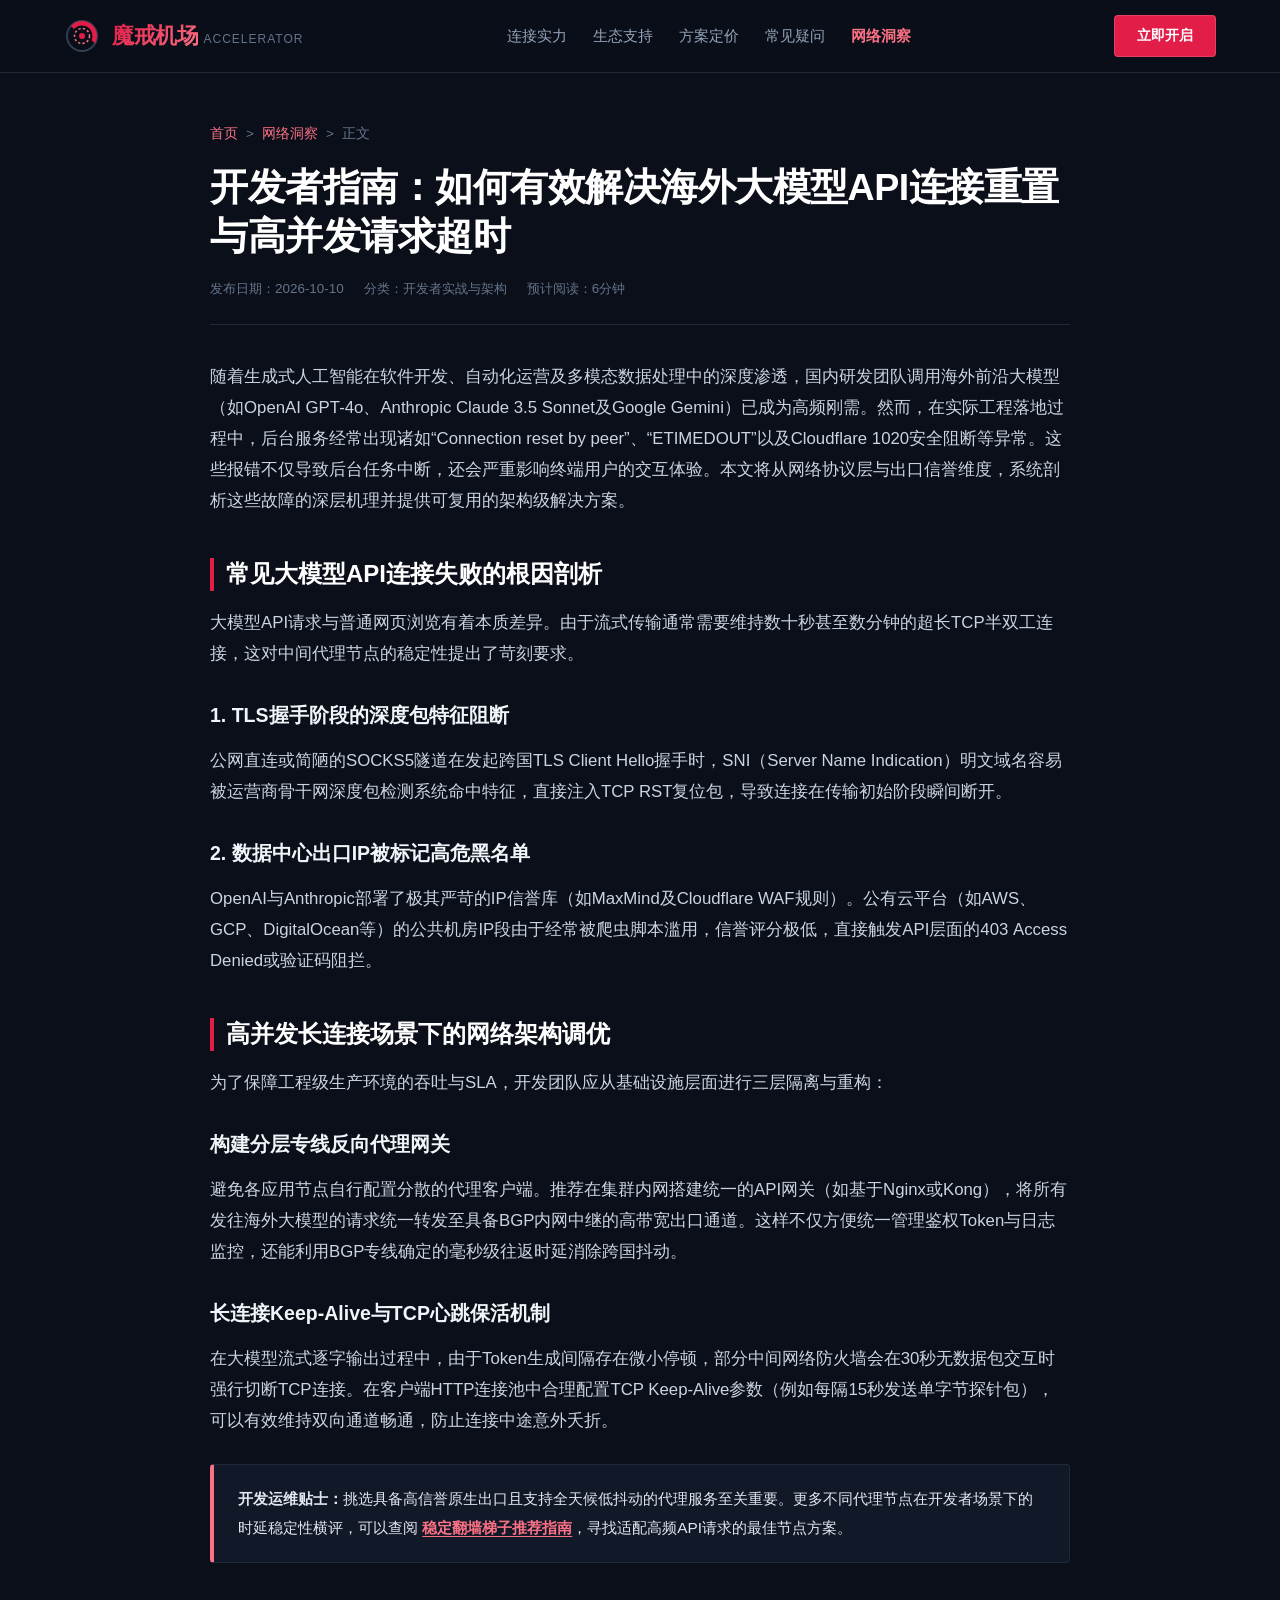
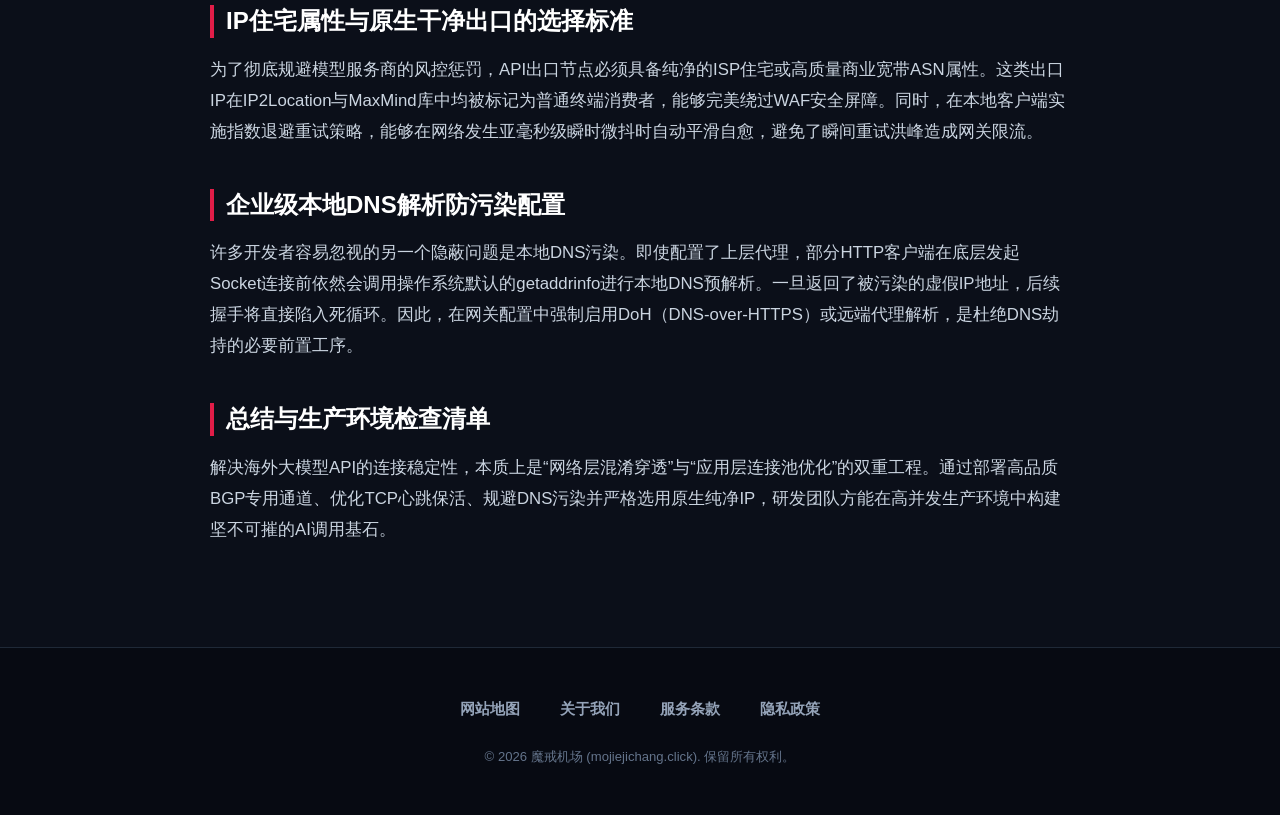
==== ai-api-gateway-acceleration.html @ b6b55042 "Deploy landing page and SEO optimizations for mojiejichang.click" ====
<!DOCTYPE html>
<html lang="zh-CN">
<head>
  <meta charset="UTF-8">
  <meta name="viewport" content="width=device-width, initial-scale=1.0">
  <title>开发者指南：如何有效解决海外大模型API连接重置与高并发请求超时 - 网络洞察</title>
  <meta name="description" content="深入分析开发人员调用OpenAI、Anthropic及Google Gemini API时遇到的ECONNRESET、TLS握手超时及IP信誉拦截问题。探讨专线网关路由与长连接连接池的最佳实践。">
  <link rel="stylesheet" href="style.css">
</head>
<body>

  <!-- 顶部导航 -->
  <header class="site-header">
    <div class="container">
      <nav class="nav-wrap">
        <a href="index.html" class="logo-group">
          <svg class="logo-ring-svg" viewBox="0 0 48 48" fill="none" xmlns="http://www.w3.org/2000/svg">
            <circle cx="24" cy="24" r="20" stroke="#334155" stroke-width="2.5"/>
            <path d="M24 4C35.0457 4 44 12.9543 44 24C44 27.5 43.1 30.8 41.5 33.6L36.8 29.5C37.6 27.8 38 25.9 38 24C38 16.268 31.732 10 24 10C19.8 10 16 11.8 13.4 14.8L9.2 10.6C12.9 6.5 18.1 4 24 4Z" fill="#E11D48"/>
            <circle cx="24" cy="24" r="10" stroke="#FB7185" stroke-width="2" stroke-dasharray="3 3"/>
            <circle cx="24" cy="24" r="4" fill="#E11D48"/>
          </svg>
          <div>
            <span class="logo-text">魔戒机场</span>
            <span class="logo-sub">ACCELERATOR</span>
          </div>
        </a>

        <ul class="nav-links">
          <li><a href="index.html#features">连接实力</a></li>
          <li><a href="index.html#ecosystem">生态支持</a></li>
          <li><a href="index.html#pricing">方案定价</a></li>
          <li><a href="index.html#faq">常见疑问</a></li>
          <li><a href="insights.html" class="active">网络洞察</a></li>
        </ul>

        <a href="https://ww012.twilightaff.com/#/?code=A56DH1Af" target="_blank" rel="nofollow" class="header-cta-btn">
          立即开启
        </a>
      </nav>
    </div>
  </header>

  <!-- 文章正文区域 -->
  <main class="container">
    <article class="article-page-wrap">
      <div class="article-header">
        <div class="breadcrumb-trail">
          <a href="index.html">首页</a> &gt; <a href="insights.html">网络洞察</a> &gt; <span>正文</span>
        </div>
        <h1 class="article-main-title">开发者指南：如何有效解决海外大模型API连接重置与高并发请求超时</h1>
        <div class="article-meta-bar">
          <span>发布日期：2026-10-10</span>
          <span>分类：开发者实战与架构</span>
          <span>预计阅读：6分钟</span>
        </div>
      </div>

      <div class="article-body">
        <p>
          随着生成式人工智能在软件开发、自动化运营及多模态数据处理中的深度渗透，国内研发团队调用海外前沿大模型（如OpenAI GPT-4o、Anthropic Claude 3.5 Sonnet及Google Gemini）已成为高频刚需。然而，在实际工程落地过程中，后台服务经常出现诸如“Connection reset by peer”、“ETIMEDOUT”以及Cloudflare 1020安全阻断等异常。这些报错不仅导致后台任务中断，还会严重影响终端用户的交互体验。本文将从网络协议层与出口信誉维度，系统剖析这些故障的深层机理并提供可复用的架构级解决方案。
        </p>

        <h2>常见大模型API连接失败的根因剖析</h2>
        <p>
          大模型API请求与普通网页浏览有着本质差异。由于流式传输通常需要维持数十秒甚至数分钟的超长TCP半双工连接，这对中间代理节点的稳定性提出了苛刻要求。
        </p>

        <h3>1. TLS握手阶段的深度包特征阻断</h3>
        <p>
          公网直连或简陋的SOCKS5隧道在发起跨国TLS Client Hello握手时，SNI（Server Name Indication）明文域名容易被运营商骨干网深度包检测系统命中特征，直接注入TCP RST复位包，导致连接在传输初始阶段瞬间断开。
        </p>

        <h3>2. 数据中心出口IP被标记高危黑名单</h3>
        <p>
          OpenAI与Anthropic部署了极其严苛的IP信誉库（如MaxMind及Cloudflare WAF规则）。公有云平台（如AWS、GCP、DigitalOcean等）的公共机房IP段由于经常被爬虫脚本滥用，信誉评分极低，直接触发API层面的403 Access Denied或验证码阻拦。
        </p>

        <h2>高并发长连接场景下的网络架构调优</h2>
        <p>
          为了保障工程级生产环境的吞吐与SLA，开发团队应从基础设施层面进行三层隔离与重构：
        </p>

        <h3>构建分层专线反向代理网关</h3>
        <p>
          避免各应用节点自行配置分散的代理客户端。推荐在集群内网搭建统一的API网关（如基于Nginx或Kong），将所有发往海外大模型的请求统一转发至具备BGP内网中继的高带宽出口通道。这样不仅方便统一管理鉴权Token与日志监控，还能利用BGP专线确定的毫秒级往返时延消除跨国抖动。
        </p>

        <h3>长连接Keep-Alive与TCP心跳保活机制</h3>
        <p>
          在大模型流式逐字输出过程中，由于Token生成间隔存在微小停顿，部分中间网络防火墙会在30秒无数据包交互时强行切断TCP连接。在客户端HTTP连接池中合理配置TCP Keep-Alive参数（例如每隔15秒发送单字节探针包），可以有效维持双向通道畅通，防止连接中途意外夭折。
        </p>

        <div class="article-callout">
          <strong>开发运维贴士：</strong>挑选具备高信誉原生出口且支持全天候低抖动的代理服务至关重要。更多不同代理节点在开发者场景下的时延稳定性横评，可以查阅 <a href="https://tizilab.net/" target="_blank">稳定翻墙梯子推荐指南</a>，寻找适配高频API请求的最佳节点方案。
        </div>

        <h2>IP住宅属性与原生干净出口的选择标准</h2>
        <p>
          为了彻底规避模型服务商的风控惩罚，API出口节点必须具备纯净的ISP住宅或高质量商业宽带ASN属性。这类出口IP在IP2Location与MaxMind库中均被标记为普通终端消费者，能够完美绕过WAF安全屏障。同时，在本地客户端实施指数退避重试策略，能够在网络发生亚毫秒级瞬时微抖时自动平滑自愈，避免了瞬间重试洪峰造成网关限流。
        </p>

        <h2>企业级本地DNS解析防污染配置</h2>
        <p>
          许多开发者容易忽视的另一个隐蔽问题是本地DNS污染。即使配置了上层代理，部分HTTP客户端在底层发起Socket连接前依然会调用操作系统默认的getaddrinfo进行本地DNS预解析。一旦返回了被污染的虚假IP地址，后续握手将直接陷入死循环。因此，在网关配置中强制启用DoH（DNS-over-HTTPS）或远端代理解析，是杜绝DNS劫持的必要前置工序。
        </p>

        <h2>总结与生产环境检查清单</h2>
        <p>
          解决海外大模型API的连接稳定性，本质上是“网络层混淆穿透”与“应用层连接池优化”的双重工程。通过部署高品质BGP专用通道、优化TCP心跳保活、规避DNS污染并严格选用原生纯净IP，研发团队方能在高并发生产环境中构建坚不可摧的AI调用基石。
        </p>
      </div>


    </article>
  </main>

  <!-- 页脚 -->
  <footer class="site-footer">
    <div class="container">
      <ul class="footer-nav">
        <li><a href="sitemap.html">网站地图</a></li>
        <li><a href="about.html">关于我们</a></li>
        <li><a href="terms.html">服务条款</a></li>
        <li><a href="privacy.html">隐私政策</a></li>
      </ul>
      <p class="footer-copy">© 2026 魔戒机场 (mojiejichang.click). 保留所有权利。</p>
    </div>
  </footer>

</body>
</html>
---- style.css ----
/* ==========================================================================
   mojiejichang.click - Kinetic Razor Ring Theme
   High-performance Native CSS (< 20KB, Zero external dependencies)
   ========================================================================== */

:root {
  --bg-main: #0b0f19;
  --bg-card: #111827;
  --bg-card-hover: #162238;
  --bg-surface: #1e293b;
  --accent-crimson: #e11d48;
  --accent-coral: #fb7185;
  --accent-glow: rgba(225, 29, 72, 0.25);
  --text-main: #f8fafc;
  --text-muted: #94a3b8;
  --text-dim: #64748b;
  --border-line: #1f2937;
  --border-active: #e11d48;
  --ring-gradient: linear-gradient(135deg, #e11d48 0%, #fb7185 100%);
  --font-stack: -apple-system, BlinkMacSystemFont, "Segoe UI", Roboto, "PingFang SC", "Hiragino Sans GB", "Microsoft YaHei", sans-serif;
}

*, *::before, *::after {
  box-sizing: border-box;
  margin: 0;
  padding: 0;
}

html {
  scroll-behavior: smooth;
  font-size: 16px;
  background-color: var(--bg-main);
}

body {
  font-family: var(--font-stack);
  background-color: var(--bg-main);
  color: var(--text-main);
  line-height: 1.6;
  -webkit-font-smoothing: antialiased;
  -moz-osx-font-smoothing: grayscale;
  overflow-x: hidden;
}

/* Hyperlinks base rule: Accent color, same before and after visit */
a, a:visited {
  color: var(--accent-coral);
  text-decoration: none;
  transition: color 0.15s ease, border-color 0.15s ease;
}

a:hover {
  color: #ffffff;
}

img, svg {
  display: block;
}

.container {
  width: 100%;
  max-width: 1200px;
  margin: 0 auto;
  padding: 0 24px;
}

/* ----------------- Header & Nav ----------------- */
.site-header {
  position: sticky;
  top: 0;
  z-index: 100;
  background: rgba(11, 15, 25, 0.95);
  border-bottom: 1px solid var(--border-line);
}

.nav-wrap {
  display: flex;
  align-items: center;
  justify-content: space-between;
  height: 72px;
}

.logo-group, .logo-group:visited {
  display: flex;
  align-items: center;
  gap: 12px;
  font-size: 1.35rem;
  font-weight: 800;
  letter-spacing: -0.5px;
  color: #fff;
}

.logo-ring-svg {
  width: 36px;
  height: 36px;
}

.logo-text {
  background: var(--ring-gradient);
  -webkit-background-clip: text;
  -webkit-text-fill-color: transparent;
  font-weight: 900;
}

.logo-sub {
  font-size: 0.75rem;
  color: var(--text-dim);
  font-weight: 500;
  text-transform: uppercase;
  letter-spacing: 1px;
}

.nav-links {
  display: flex;
  align-items: center;
  gap: 26px;
  list-style: none;
}

.nav-links a, .nav-links a:visited {
  color: var(--text-muted);
  font-size: 0.95rem;
  font-weight: 500;
  transition: color 0.15s ease;
}

.nav-links a:hover {
  color: var(--accent-coral);
}

.nav-links a.active {
  color: var(--accent-coral);
  font-weight: 700;
}

.header-cta-btn, .header-cta-btn:visited {
  display: inline-flex;
  align-items: center;
  justify-content: center;
  height: 42px;
  padding: 0 22px;
  font-size: 0.9rem;
  font-weight: 700;
  color: #fff;
  background: var(--accent-crimson);
  border-radius: 4px;
  border: 1px solid rgba(255, 255, 255, 0.15);
  transition: all 0.2s ease;
}

.header-cta-btn:hover {
  background: #f43f5e;
  color: #fff;
  box-shadow: 0 0 16px var(--accent-glow);
}

/* ----------------- Hero Section ----------------- */
.hero-section {
  padding: 70px 0 60px;
  position: relative;
  border-bottom: 1px solid var(--border-line);
  background: radial-gradient(circle at 80% 20%, rgba(225, 29, 72, 0.08) 0%, transparent 60%);
}

.hero-grid {
  display: grid;
  grid-template-columns: 1.15fr 0.85fr;
  gap: 48px;
  align-items: center;
}

.hero-pill {
  display: inline-flex;
  align-items: center;
  gap: 8px;
  padding: 6px 14px;
  background: rgba(225, 29, 72, 0.12);
  border: 1px solid rgba(225, 29, 72, 0.35);
  border-radius: 999px;
  font-size: 0.82rem;
  font-weight: 700;
  color: var(--accent-coral);
  margin-bottom: 20px;
}

.pill-dot {
  width: 8px;
  height: 8px;
  border-radius: 50%;
  background: #10b981;
  box-shadow: 0 0 8px #10b981;
}

.hero-title {
  font-size: 2.85rem;
  line-height: 1.18;
  font-weight: 900;
  letter-spacing: -1px;
  margin-bottom: 20px;
}

.hero-title .highlight {
  color: var(--accent-coral);
}

.hero-subtitle {
  font-size: 1.12rem;
  line-height: 1.7;
  color: var(--text-muted);
  margin-bottom: 34px;
  max-width: 580px;
}

.hero-cta-group {
  display: flex;
  align-items: center;
  flex-wrap: wrap;
  gap: 16px;
  margin-bottom: 30px;
}

.btn-primary, .btn-primary:visited {
  display: inline-flex;
  align-items: center;
  justify-content: center;
  height: 50px;
  padding: 0 28px;
  font-size: 1rem;
  font-weight: 700;
  color: #fff;
  background: var(--accent-crimson);
  border: 1px solid rgba(255, 255, 255, 0.2);
  border-radius: 4px;
  transition: all 0.2s ease;
}

.btn-primary:hover {
  background: #f43f5e;
  color: #fff;
  box-shadow: 0 0 20px var(--accent-glow);
  transform: translateY(-1px);
}

.btn-secondary, .btn-secondary:visited {
  display: inline-flex;
  align-items: center;
  justify-content: center;
  height: 50px;
  padding: 0 24px;
  font-size: 0.98rem;
  font-weight: 700;
  color: #f1f5f9;
  background: #1f2937;
  border: 1px solid #374151;
  border-radius: 4px;
  transition: all 0.2s ease;
}

.btn-secondary:hover {
  background: #374151;
  color: #fff;
  border-color: #4b5563;
  transform: translateY(-1px);
}

.hero-meta-badges {
  display: flex;
  gap: 20px;
  font-size: 0.85rem;
  color: var(--text-dim);
}

.meta-item {
  display: flex;
  align-items: center;
  gap: 6px;
}

/* Hero Right Gauge Display */
.hero-gauge-box {
  background: var(--bg-card);
  border: 1px solid var(--border-line);
  border-radius: 6px;
  padding: 32px;
  position: relative;
  box-shadow: 6px 6px 0px #030712;
}

.gauge-header {
  display: flex;
  justify-content: space-between;
  align-items: center;
  margin-bottom: 24px;
  padding-bottom: 16px;
  border-bottom: 1px solid var(--border-line);
}

.gauge-title {
  font-size: 0.88rem;
  font-weight: 700;
  text-transform: uppercase;
  color: var(--accent-coral);
  letter-spacing: 0.5px;
}

.gauge-live {
  display: flex;
  align-items: center;
  gap: 6px;
  font-size: 0.78rem;
  color: #10b981;
  font-weight: 700;
}

.gauge-live-dot {
  width: 6px;
  height: 6px;
  background: #10b981;
  border-radius: 50%;
}

.gauge-stat-grid {
  display: grid;
  grid-template-columns: 1fr 1fr;
  gap: 16px;
  margin-bottom: 24px;
}

.gauge-stat-card {
  background: var(--bg-surface);
  border: 1px solid #334155;
  border-radius: 4px;
  padding: 16px;
}

.stat-label {
  font-size: 0.78rem;
  color: var(--text-muted);
  margin-bottom: 4px;
}

.stat-val {
  font-size: 1.55rem;
  font-weight: 900;
  color: #fff;
  letter-spacing: -0.5px;
}

.stat-val.crimson {
  color: var(--accent-coral);
}

.gauge-ring-banner {
  display: flex;
  align-items: center;
  gap: 12px;
  padding: 14px;
  background: rgba(225, 29, 72, 0.08);
  border: 1px dashed rgba(225, 29, 72, 0.4);
  border-radius: 4px;
  font-size: 0.82rem;
  color: var(--text-muted);
}

.gauge-ring-banner strong {
  color: #fff;
}

/* ----------------- Section Header ----------------- */
.section-wrap {
  padding: 80px 0;
  border-bottom: 1px solid var(--border-line);
}

.section-head {
  text-align: center;
  max-width: 720px;
  margin: 0 auto 52px;
}

.section-tag {
  display: inline-block;
  font-size: 0.8rem;
  font-weight: 800;
  color: var(--accent-coral);
  letter-spacing: 1.5px;
  text-transform: uppercase;
  margin-bottom: 10px;
}

.section-title {
  font-size: 2.2rem;
  font-weight: 900;
  letter-spacing: -0.5px;
  margin-bottom: 14px;
}

.section-sub {
  font-size: 1.02rem;
  color: var(--text-muted);
  line-height: 1.7;
}

/* ----------------- Core Advantages (3 Cards) ----------------- */
.feature-grid-3 {
  display: grid;
  grid-template-columns: repeat(3, 1fr);
  gap: 28px;
}

.feature-card {
  background: var(--bg-card);
  border: 1px solid var(--border-line);
  border-radius: 4px;
  padding: 32px 26px;
  position: relative;
  transition: all 0.2s ease;
  box-shadow: 4px 4px 0px #030712;
}

.feature-card:hover {
  border-color: var(--border-active);
  transform: translateY(-2px);
  box-shadow: 6px 6px 0px rgba(225, 29, 72, 0.35);
}

.feature-icon-box {
  width: 52px;
  height: 52px;
  border-radius: 4px;
  background: rgba(225, 29, 72, 0.12);
  border: 1px solid rgba(225, 29, 72, 0.3);
  display: flex;
  align-items: center;
  justify-content: center;
  margin-bottom: 22px;
}

.feature-card-title {
  font-size: 1.22rem;
  font-weight: 800;
  margin-bottom: 12px;
}

.feature-card-desc {
  font-size: 0.92rem;
  color: var(--text-muted);
  line-height: 1.7;
  margin-bottom: 20px;
}

.feature-card-tag {
  font-size: 0.78rem;
  font-weight: 700;
  color: var(--accent-coral);
  background: rgba(225, 29, 72, 0.08);
  padding: 4px 10px;
  border-radius: 2px;
  display: inline-block;
}

/* ----------------- AI & Streaming Cards (3 Cards) ----------------- */
.ecosystem-grid-3 {
  display: grid;
  grid-template-columns: repeat(3, 1fr);
  gap: 28px;
}

.eco-card {
  background: var(--bg-card);
  border: 1px solid var(--border-line);
  border-radius: 4px;
  padding: 30px;
  display: flex;
  flex-direction: column;
  justify-content: space-between;
  box-shadow: 4px 4px 0px #030712;
}

.eco-top {
  margin-bottom: 22px;
}

.eco-badge-row {
  display: flex;
  align-items: center;
  justify-content: space-between;
  margin-bottom: 18px;
}

.eco-badge {
  font-size: 0.75rem;
  font-weight: 800;
  color: #38bdf8;
  background: rgba(56, 189, 248, 0.12);
  border: 1px solid rgba(56, 189, 248, 0.25);
  padding: 3px 8px;
  border-radius: 3px;
}

.eco-speed {
  font-size: 0.8rem;
  font-weight: 700;
  color: #10b981;
}

.eco-title {
  font-size: 1.25rem;
  font-weight: 800;
  margin-bottom: 10px;
}

.eco-desc {
  font-size: 0.9rem;
  color: var(--text-muted);
  line-height: 1.65;
}

.eco-pill-list {
  display: flex;
  flex-wrap: wrap;
  gap: 8px;
  padding-top: 16px;
  border-top: 1px solid var(--border-line);
}

.eco-pill {
  font-size: 0.78rem;
  background: var(--bg-surface);
  color: var(--text-main);
  padding: 4px 10px;
  border-radius: 2px;
  border: 1px solid #334155;
}

/* ----------------- Pricing Table (3 Tiers) ----------------- */
.pricing-grid-3 {
  display: grid;
  grid-template-columns: repeat(3, 1fr);
  gap: 28px;
  align-items: stretch;
}

.pricing-card {
  background: var(--bg-card);
  border: 1px solid var(--border-line);
  border-radius: 4px;
  padding: 36px 30px;
  display: flex;
  flex-direction: column;
  justify-content: space-between;
  position: relative;
  box-shadow: 4px 4px 0px #030712;
}

.pricing-card.featured {
  border: 2px solid var(--accent-crimson);
  background: linear-gradient(180deg, rgba(225, 29, 72, 0.08) 0%, var(--bg-card) 40%);
  transform: translateY(-8px);
  box-shadow: 8px 8px 0px #030712;
}

.pricing-ribbon {
  position: absolute;
  top: -13px;
  right: 24px;
  background: var(--accent-crimson);
  color: #fff;
  font-size: 0.75rem;
  font-weight: 800;
  padding: 4px 12px;
  border-radius: 2px;
  text-transform: uppercase;
  letter-spacing: 0.5px;
}

.pricing-header {
  margin-bottom: 24px;
}

.pricing-plan-name {
  font-size: 1.3rem;
  font-weight: 800;
  margin-bottom: 6px;
}

.pricing-plan-sub {
  font-size: 0.85rem;
  color: var(--text-dim);
}

.pricing-price-wrap {
  display: flex;
  align-items: baseline;
  gap: 4px;
  margin: 20px 0 24px;
  padding-bottom: 20px;
  border-bottom: 1px solid var(--border-line);
}

.price-symbol {
  font-size: 1.2rem;
  font-weight: 700;
  color: var(--accent-coral);
}

.price-number {
  font-size: 2.8rem;
  font-weight: 900;
  line-height: 1;
  color: #fff;
}

.price-period {
  font-size: 0.88rem;
  color: var(--text-dim);
}

.pricing-features-list {
  list-style: none;
  margin-bottom: 32px;
  display: flex;
  flex-direction: column;
  gap: 12px;
}

.pricing-item {
  display: flex;
  align-items: center;
  gap: 10px;
  font-size: 0.9rem;
  color: var(--text-muted);
}

.pricing-item .item-dot {
  width: 6px;
  height: 6px;
  border-radius: 50%;
  background: var(--accent-crimson);
  flex-shrink: 0;
}

.pricing-btn, .pricing-btn:visited {
  display: flex;
  align-items: center;
  justify-content: center;
  width: 100%;
  height: 48px;
  font-size: 0.95rem;
  font-weight: 700;
  border-radius: 4px;
  transition: all 0.2s ease;
  border: 1px solid transparent;
}

.pricing-btn-primary, .pricing-btn-primary:visited {
  background: var(--accent-crimson);
  color: #fff;
}

.pricing-btn-primary:hover {
  background: #f43f5e;
  color: #fff;
  box-shadow: 0 0 16px var(--accent-glow);
}

.pricing-btn-outline, .pricing-btn-outline:visited {
  background: transparent;
  color: #fff;
  border-color: #374151;
}

.pricing-btn-outline:hover {
  background: #1f2937;
  color: #fff;
  border-color: #4b5563;
}

/* ----------------- FAQ Section (4 items) ----------------- */
.faq-grid {
  display: grid;
  grid-template-columns: 1fr;
  gap: 16px;
  max-width: 820px;
  margin: 0 auto;
}

.faq-item {
  background: var(--bg-card);
  border: 1px solid var(--border-line);
  border-radius: 4px;
  padding: 24px;
  box-shadow: 3px 3px 0px #030712;
}

.faq-q {
  font-size: 1.1rem;
  font-weight: 800;
  color: #fff;
  margin-bottom: 12px;
  display: flex;
  align-items: center;
  gap: 10px;
}

.faq-q-badge {
  font-size: 0.78rem;
  color: var(--accent-coral);
  background: rgba(225, 29, 72, 0.15);
  padding: 2px 8px;
  border-radius: 2px;
  font-weight: 900;
}

.faq-a {
  font-size: 0.92rem;
  color: var(--text-muted);
  line-height: 1.7;
  padding-left: 36px;
}

/* ----------------- Testimonials (3 cards) ----------------- */
.testimonial-grid-3 {
  display: grid;
  grid-template-columns: repeat(3, 1fr);
  gap: 28px;
}

.test-card {
  background: var(--bg-card);
  border: 1px solid var(--border-line);
  border-radius: 4px;
  padding: 28px;
  display: flex;
  flex-direction: column;
  justify-content: space-between;
  box-shadow: 4px 4px 0px #030712;
}

.test-quote {
  font-size: 0.94rem;
  line-height: 1.7;
  color: #cbd5e1;
  margin-bottom: 24px;
}

.test-author-box {
  display: flex;
  align-items: center;
  gap: 12px;
  padding-top: 18px;
  border-top: 1px solid var(--border-line);
}

.test-avatar-ring {
  width: 42px;
  height: 42px;
  border-radius: 50%;
  border: 2px solid var(--accent-crimson);
  display: flex;
  align-items: center;
  justify-content: center;
  background: var(--bg-surface);
  font-weight: 800;
  font-size: 0.85rem;
  color: var(--accent-coral);
  flex-shrink: 0;
}

.test-author-info {
  display: flex;
  flex-direction: column;
}

.test-name {
  font-size: 0.92rem;
  font-weight: 700;
  color: #fff;
}

.test-role {
  font-size: 0.78rem;
  color: var(--text-dim);
}

/* ----------------- Footer ----------------- */
.site-footer {
  padding: 48px 0;
  background: #070a12;
  border-top: 1px solid var(--border-line);
  text-align: center;
}

.footer-nav {
  display: flex;
  align-items: center;
  justify-content: center;
  gap: 40px;
  list-style: none;
  margin-bottom: 24px;
}

.footer-nav a, .footer-nav a:visited {
  color: var(--text-muted);
  font-size: 0.95rem;
  font-weight: 600;
  transition: color 0.15s ease;
}

.footer-nav a:hover {
  color: var(--accent-coral);
}

.footer-copy {
  font-size: 0.82rem;
  color: var(--text-dim);
}

/* ----------------- Hub & Articles Listing Layout ----------------- */
.hub-intro-box {
  background: var(--bg-card);
  border: 1px solid var(--border-line);
  border-left: 4px solid var(--accent-crimson);
  padding: 24px 28px;
  margin-bottom: 40px;
  box-shadow: 4px 4px 0px #030712;
}

.hub-intro-box p {
  color: var(--text-muted);
  font-size: 1rem;
  line-height: 1.7;
}

.articles-grid {
  display: grid;
  grid-template-columns: repeat(2, 1fr);
  gap: 28px;
  margin-bottom: 60px;
}

.article-summary-card {
  background: var(--bg-card);
  border: 1px solid var(--border-line);
  border-radius: 4px;
  padding: 28px;
  display: flex;
  flex-direction: column;
  justify-content: space-between;
  box-shadow: 4px 4px 0px #030712;
  transition: all 0.2s ease;
}

.article-summary-card:hover {
  border-color: var(--accent-crimson);
  transform: translateY(-2px);
  box-shadow: 6px 6px 0px rgba(225, 29, 72, 0.25);
}

.article-card-meta {
  display: flex;
  align-items: center;
  gap: 12px;
  font-size: 0.78rem;
  color: var(--accent-coral);
  margin-bottom: 12px;
}

.meta-pill-tag {
  background: rgba(225, 29, 72, 0.12);
  padding: 2px 8px;
  border-radius: 2px;
  font-weight: 700;
}

.article-card-title {
  font-size: 1.25rem;
  font-weight: 800;
  line-height: 1.45;
  margin-bottom: 12px;
}

.article-card-title a, .article-card-title a:visited {
  color: #fff;
  transition: color 0.15s ease;
}

.article-card-title a:hover {
  color: var(--accent-coral);
}

.article-card-excerpt {
  font-size: 0.92rem;
  color: var(--text-muted);
  line-height: 1.7;
  margin-bottom: 20px;
}

.read-more-link, .read-more-link:visited {
  display: inline-flex;
  align-items: center;
  gap: 6px;
  font-size: 0.88rem;
  font-weight: 700;
  color: var(--accent-coral);
}

.read-more-link:hover {
  color: #fff;
}

/* ----------------- Single Article Detail Layout ----------------- */
.article-page-wrap {
  max-width: 860px;
  margin: 0 auto;
  padding: 50px 0 80px;
}

.article-header {
  margin-bottom: 36px;
  padding-bottom: 24px;
  border-bottom: 1px solid var(--border-line);
}

.breadcrumb-trail {
  display: flex;
  align-items: center;
  gap: 8px;
  font-size: 0.85rem;
  color: var(--text-dim);
  margin-bottom: 18px;
}

.breadcrumb-trail a, .breadcrumb-trail a:visited {
  color: var(--accent-coral);
}

.article-main-title {
  font-size: 2.35rem;
  line-height: 1.3;
  font-weight: 900;
  letter-spacing: -0.5px;
  margin-bottom: 18px;
  color: #fff;
}

.article-meta-bar {
  display: flex;
  align-items: center;
  gap: 20px;
  font-size: 0.84rem;
  color: var(--text-dim);
}

.article-meta-bar span {
  display: flex;
  align-items: center;
  gap: 6px;
}

/* Specific Article Body Styling & Hyperlinks */
.article-body {
  color: #cbd5e1;
  font-size: 1.05rem;
  line-height: 1.85;
}

.article-body p {
  margin-bottom: 22px;
}

.article-body h2 {
  font-size: 1.5rem;
  font-weight: 800;
  color: #ffffff;
  margin: 42px 0 16px;
  padding-left: 12px;
  border-left: 4px solid var(--accent-crimson);
  line-height: 1.35;
}

.article-body h3 {
  font-size: 1.22rem;
  font-weight: 700;
  color: #f1f5f9;
  margin: 28px 0 12px;
}

.article-body ul, .article-body ol {
  margin: 16px 0 24px 24px;
}

.article-body li {
  margin-bottom: 10px;
}

/* Hyperlink styling rule inside article body:
   Accent coral/crimson, same before and after visit, distinct from body, never blue/purple */
.article-body a, 
.article-body a:visited {
  color: var(--accent-coral) !important;
  font-weight: 600;
  text-decoration: underline;
  text-underline-offset: 3px;
  transition: all 0.15s ease;
}

.article-body a:hover {
  color: #ffffff !important;
  background: rgba(225, 29, 72, 0.15);
}

.article-callout {
  background: var(--bg-card);
  border: 1px solid var(--border-line);
  border-left: 4px solid var(--accent-coral);
  padding: 20px 24px;
  border-radius: 4px;
  margin: 28px 0;
  font-size: 0.96rem;
  color: #e2e8f0;
}

.article-footer-nav {
  margin-top: 50px;
  padding-top: 24px;
  border-top: 1px solid var(--border-line);
  display: flex;
  justify-content: space-between;
  align-items: center;
}

/* ----------------- Subpage (About, Terms, etc.) Layout ----------------- */
.subpage-wrap {
  padding: 60px 0 90px;
  max-width: 860px;
  margin: 0 auto;
}

.subpage-header {
  margin-bottom: 40px;
  padding-bottom: 24px;
  border-bottom: 1px solid var(--border-line);
}

.subpage-title {
  font-size: 2.3rem;
  font-weight: 900;
  margin-bottom: 12px;
}

.subpage-desc {
  font-size: 1.05rem;
  color: var(--text-muted);
}

.article-content {
  line-height: 1.85;
  color: #cbd5e1;
}

.article-content h2 {
  font-size: 1.45rem;
  font-weight: 800;
  color: #fff;
  margin: 36px 0 16px;
  padding-bottom: 8px;
  border-bottom: 1px solid #1e293b;
}

.article-content h3 {
  font-size: 1.15rem;
  font-weight: 700;
  color: #f1f5f9;
  margin: 24px 0 12px;
}

.article-content p {
  margin-bottom: 16px;
}

.article-content ul {
  margin: 12px 0 20px 24px;
}

.article-content li {
  margin-bottom: 8px;
}

.back-home-link, .back-home-link:visited {
  display: inline-flex;
  align-items: center;
  gap: 8px;
  margin-bottom: 24px;
  color: var(--accent-coral);
  font-size: 0.9rem;
  font-weight: 700;
}

/* ----------------- Mobile Responsive (@media) ----------------- */
@media (max-width: 900px) {
  .hero-grid {
    grid-template-columns: 1fr;
    gap: 40px;
  }
  .feature-grid-3,
  .ecosystem-grid-3,
  .pricing-grid-3,
  .testimonial-grid-3,
  .articles-grid {
    grid-template-columns: 1fr;
  }
  .pricing-card.featured {
    transform: none;
  }
}

@media (max-width: 640px) {
  .container {
    padding: 0 16px;
  }
  .hero-title, .article-main-title {
    font-size: 2rem;
  }
  .hero-cta-group {
    flex-direction: column;
    width: 100%;
  }
  .btn-primary, .btn-secondary {
    width: 100%;
    min-height: 48px;
  }
  .header-cta-btn {
    display: none;
  }
  .nav-links {
    gap: 14px;
    flex-wrap: wrap;
  }
  .nav-links a {
    font-size: 0.82rem;
  }
  .gauge-stat-grid {
    grid-template-columns: 1fr;
  }
  .footer-nav {
    flex-direction: column;
    gap: 16px;
  }
}
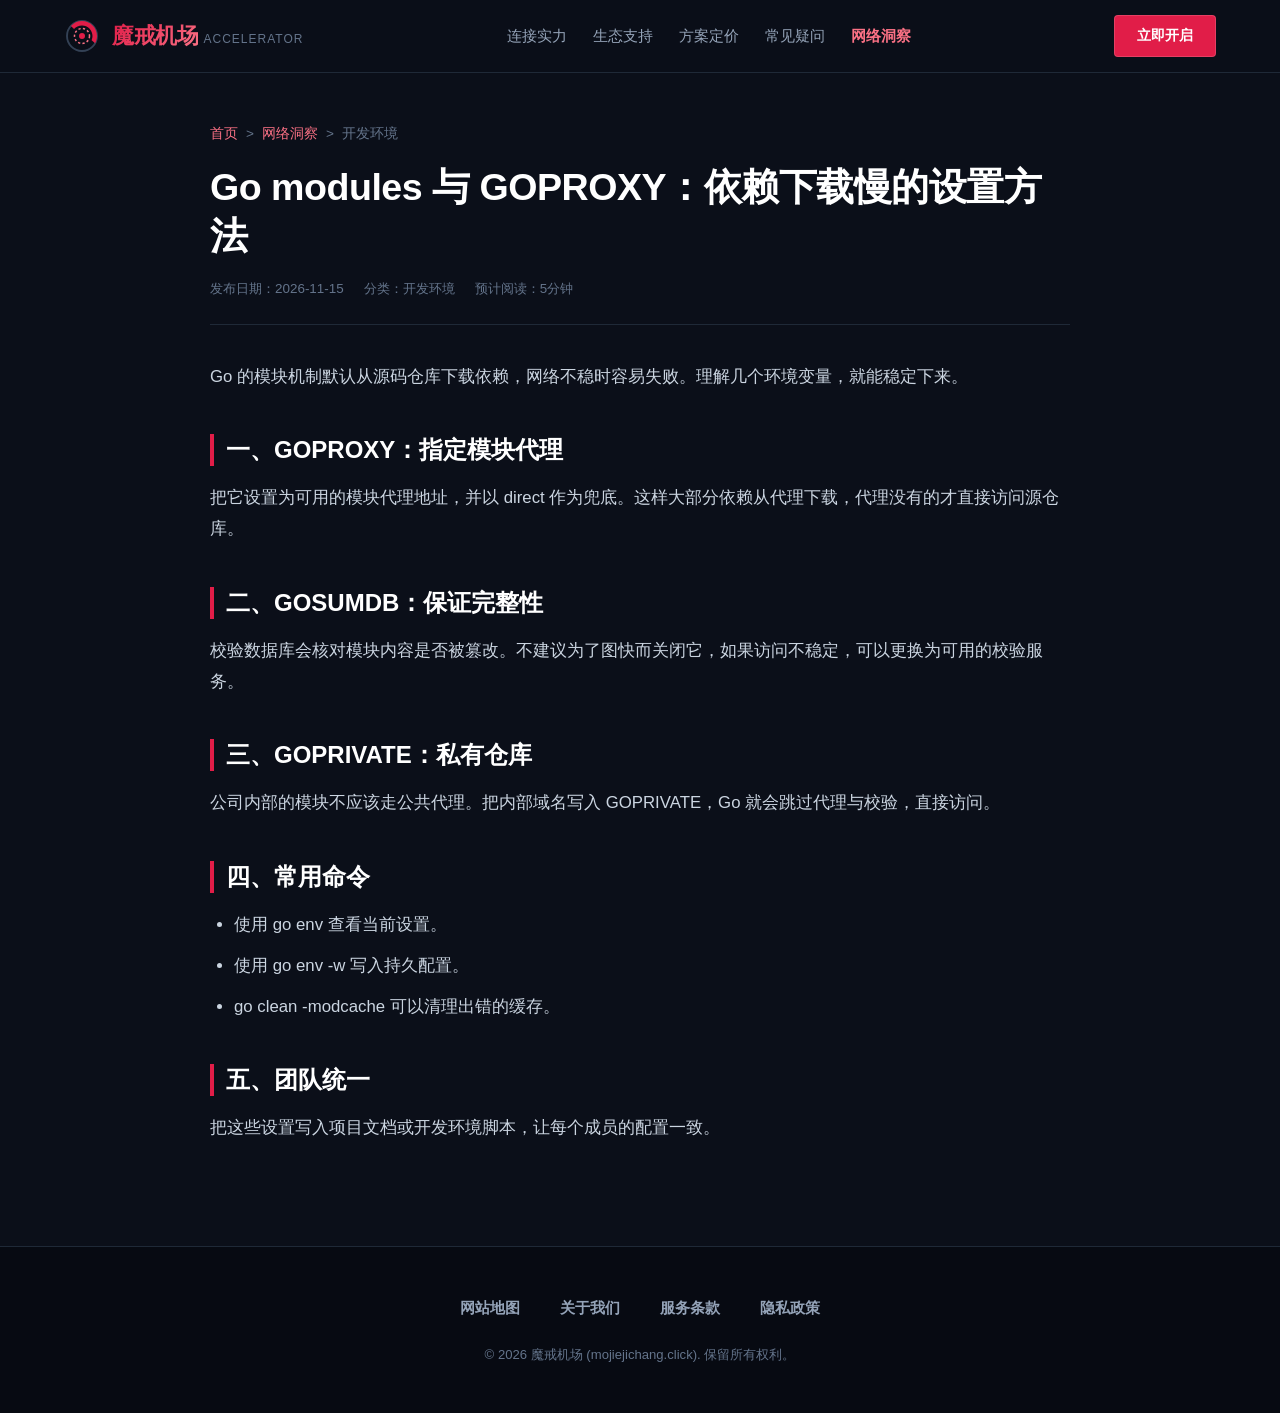
==== commit 6d06819e: "Update blog hyperlinks to dajichang.mom" ====
--- a/ai-api-gateway-acceleration.html
+++ b/ai-api-gateway-acceleration.html
@@ -3,8 +3,8 @@
 <head>
   <meta charset="UTF-8">
   <meta name="viewport" content="width=device-width, initial-scale=1.0">
-  <title>开发者指南：如何有效解决海外大模型API连接重置与高并发请求超时 - 网络洞察</title>
-  <meta name="description" content="深入分析开发人员调用OpenAI、Anthropic及Google Gemini API时遇到的ECONNRESET、TLS握手超时及IP信誉拦截问题。探讨专线网关路由与长连接连接池的最佳实践。">
+  <title>Go modules 与 GOPROXY：依赖下载慢的设置方法 - 魔戒网络洞察</title>
+  <meta name="description" content="Go 项目拉取依赖总是超时？介绍 GOPROXY、GOSUMDB 与 GOPRIVATE 的作用与设置，兼顾下载速度、校验安全与私有仓库访问。">
   <link rel="stylesheet" href="style.css">
 </head>
 <body>
@@ -46,70 +46,27 @@
     <article class="article-page-wrap">
       <div class="article-header">
         <div class="breadcrumb-trail">
-          <a href="index.html">首页</a> &gt; <a href="insights.html">网络洞察</a> &gt; <span>正文</span>
+          <a href="index.html">首页</a> &gt; <a href="insights.html">网络洞察</a> &gt; <span>开发环境</span>
         </div>
-        <h1 class="article-main-title">开发者指南：如何有效解决海外大模型API连接重置与高并发请求超时</h1>
+        <h1 class="article-main-title">Go modules 与 GOPROXY：依赖下载慢的设置方法</h1>
         <div class="article-meta-bar">
-          <span>发布日期：2026-10-10</span>
-          <span>分类：开发者实战与架构</span>
-          <span>预计阅读：6分钟</span>
-        </div>
+ <span>发布日期：2026-11-15</span> <span>分类：开发环境</span> <span>预计阅读：5分钟</span>
+ </div>
       </div>
 
       <div class="article-body">
-        <p>
-          随着生成式人工智能在软件开发、自动化运营及多模态数据处理中的深度渗透，国内研发团队调用海外前沿大模型（如OpenAI GPT-4o、Anthropic Claude 3.5 Sonnet及Google Gemini）已成为高频刚需。然而，在实际工程落地过程中，后台服务经常出现诸如“Connection reset by peer”、“ETIMEDOUT”以及Cloudflare 1020安全阻断等异常。这些报错不仅导致后台任务中断，还会严重影响终端用户的交互体验。本文将从网络协议层与出口信誉维度，系统剖析这些故障的深层机理并提供可复用的架构级解决方案。
-        </p>
-
-        <h2>常见大模型API连接失败的根因剖析</h2>
-        <p>
-          大模型API请求与普通网页浏览有着本质差异。由于流式传输通常需要维持数十秒甚至数分钟的超长TCP半双工连接，这对中间代理节点的稳定性提出了苛刻要求。
-        </p>
-
-        <h3>1. TLS握手阶段的深度包特征阻断</h3>
-        <p>
-          公网直连或简陋的SOCKS5隧道在发起跨国TLS Client Hello握手时，SNI（Server Name Indication）明文域名容易被运营商骨干网深度包检测系统命中特征，直接注入TCP RST复位包，导致连接在传输初始阶段瞬间断开。
-        </p>
-
-        <h3>2. 数据中心出口IP被标记高危黑名单</h3>
-        <p>
-          OpenAI与Anthropic部署了极其严苛的IP信誉库（如MaxMind及Cloudflare WAF规则）。公有云平台（如AWS、GCP、DigitalOcean等）的公共机房IP段由于经常被爬虫脚本滥用，信誉评分极低，直接触发API层面的403 Access Denied或验证码阻拦。
-        </p>
-
-        <h2>高并发长连接场景下的网络架构调优</h2>
-        <p>
-          为了保障工程级生产环境的吞吐与SLA，开发团队应从基础设施层面进行三层隔离与重构：
-        </p>
-
-        <h3>构建分层专线反向代理网关</h3>
-        <p>
-          避免各应用节点自行配置分散的代理客户端。推荐在集群内网搭建统一的API网关（如基于Nginx或Kong），将所有发往海外大模型的请求统一转发至具备BGP内网中继的高带宽出口通道。这样不仅方便统一管理鉴权Token与日志监控，还能利用BGP专线确定的毫秒级往返时延消除跨国抖动。
-        </p>
-
-        <h3>长连接Keep-Alive与TCP心跳保活机制</h3>
-        <p>
-          在大模型流式逐字输出过程中，由于Token生成间隔存在微小停顿，部分中间网络防火墙会在30秒无数据包交互时强行切断TCP连接。在客户端HTTP连接池中合理配置TCP Keep-Alive参数（例如每隔15秒发送单字节探针包），可以有效维持双向通道畅通，防止连接中途意外夭折。
-        </p>
-
-        <div class="article-callout">
-          <strong>开发运维贴士：</strong>挑选具备高信誉原生出口且支持全天候低抖动的代理服务至关重要。更多不同代理节点在开发者场景下的时延稳定性横评，可以查阅 <a href="https://tizilab.net/" target="_blank">稳定翻墙梯子推荐指南</a>，寻找适配高频API请求的最佳节点方案。
-        </div>
-
-        <h2>IP住宅属性与原生干净出口的选择标准</h2>
-        <p>
-          为了彻底规避模型服务商的风控惩罚，API出口节点必须具备纯净的ISP住宅或高质量商业宽带ASN属性。这类出口IP在IP2Location与MaxMind库中均被标记为普通终端消费者，能够完美绕过WAF安全屏障。同时，在本地客户端实施指数退避重试策略，能够在网络发生亚毫秒级瞬时微抖时自动平滑自愈，避免了瞬间重试洪峰造成网关限流。
-        </p>
-
-        <h2>企业级本地DNS解析防污染配置</h2>
-        <p>
-          许多开发者容易忽视的另一个隐蔽问题是本地DNS污染。即使配置了上层代理，部分HTTP客户端在底层发起Socket连接前依然会调用操作系统默认的getaddrinfo进行本地DNS预解析。一旦返回了被污染的虚假IP地址，后续握手将直接陷入死循环。因此，在网关配置中强制启用DoH（DNS-over-HTTPS）或远端代理解析，是杜绝DNS劫持的必要前置工序。
-        </p>
-
-        <h2>总结与生产环境检查清单</h2>
-        <p>
-          解决海外大模型API的连接稳定性，本质上是“网络层混淆穿透”与“应用层连接池优化”的双重工程。通过部署高品质BGP专用通道、优化TCP心跳保活、规避DNS污染并严格选用原生纯净IP，研发团队方能在高并发生产环境中构建坚不可摧的AI调用基石。
-        </p>
-      </div>
+<p>Go 的模块机制默认从源码仓库下载依赖，网络不稳时容易失败。理解几个环境变量，就能稳定下来。</p>
+<h2>一、GOPROXY：指定模块代理</h2>
+<p>把它设置为可用的模块代理地址，并以 direct 作为兜底。这样大部分依赖从代理下载，代理没有的才直接访问源仓库。</p>
+<h2>二、GOSUMDB：保证完整性</h2>
+<p>校验数据库会核对模块内容是否被篡改。不建议为了图快而关闭它，如果访问不稳定，可以更换为可用的校验服务。</p>
+<h2>三、GOPRIVATE：私有仓库</h2>
+<p>公司内部的模块不应该走公共代理。把内部域名写入 GOPRIVATE，Go 就会跳过代理与校验，直接访问。</p>
+<h2>四、常用命令</h2>
+<ul><li>使用 go env 查看当前设置。</li><li>使用 go env -w 写入持久配置。</li><li>go clean -modcache 可以清理出错的缓存。</li></ul>
+<h2>五、团队统一</h2>
+<p>把这些设置写入项目文档或开发环境脚本，让每个成员的配置一致。</p>
+ </div>
 
 
     </article>
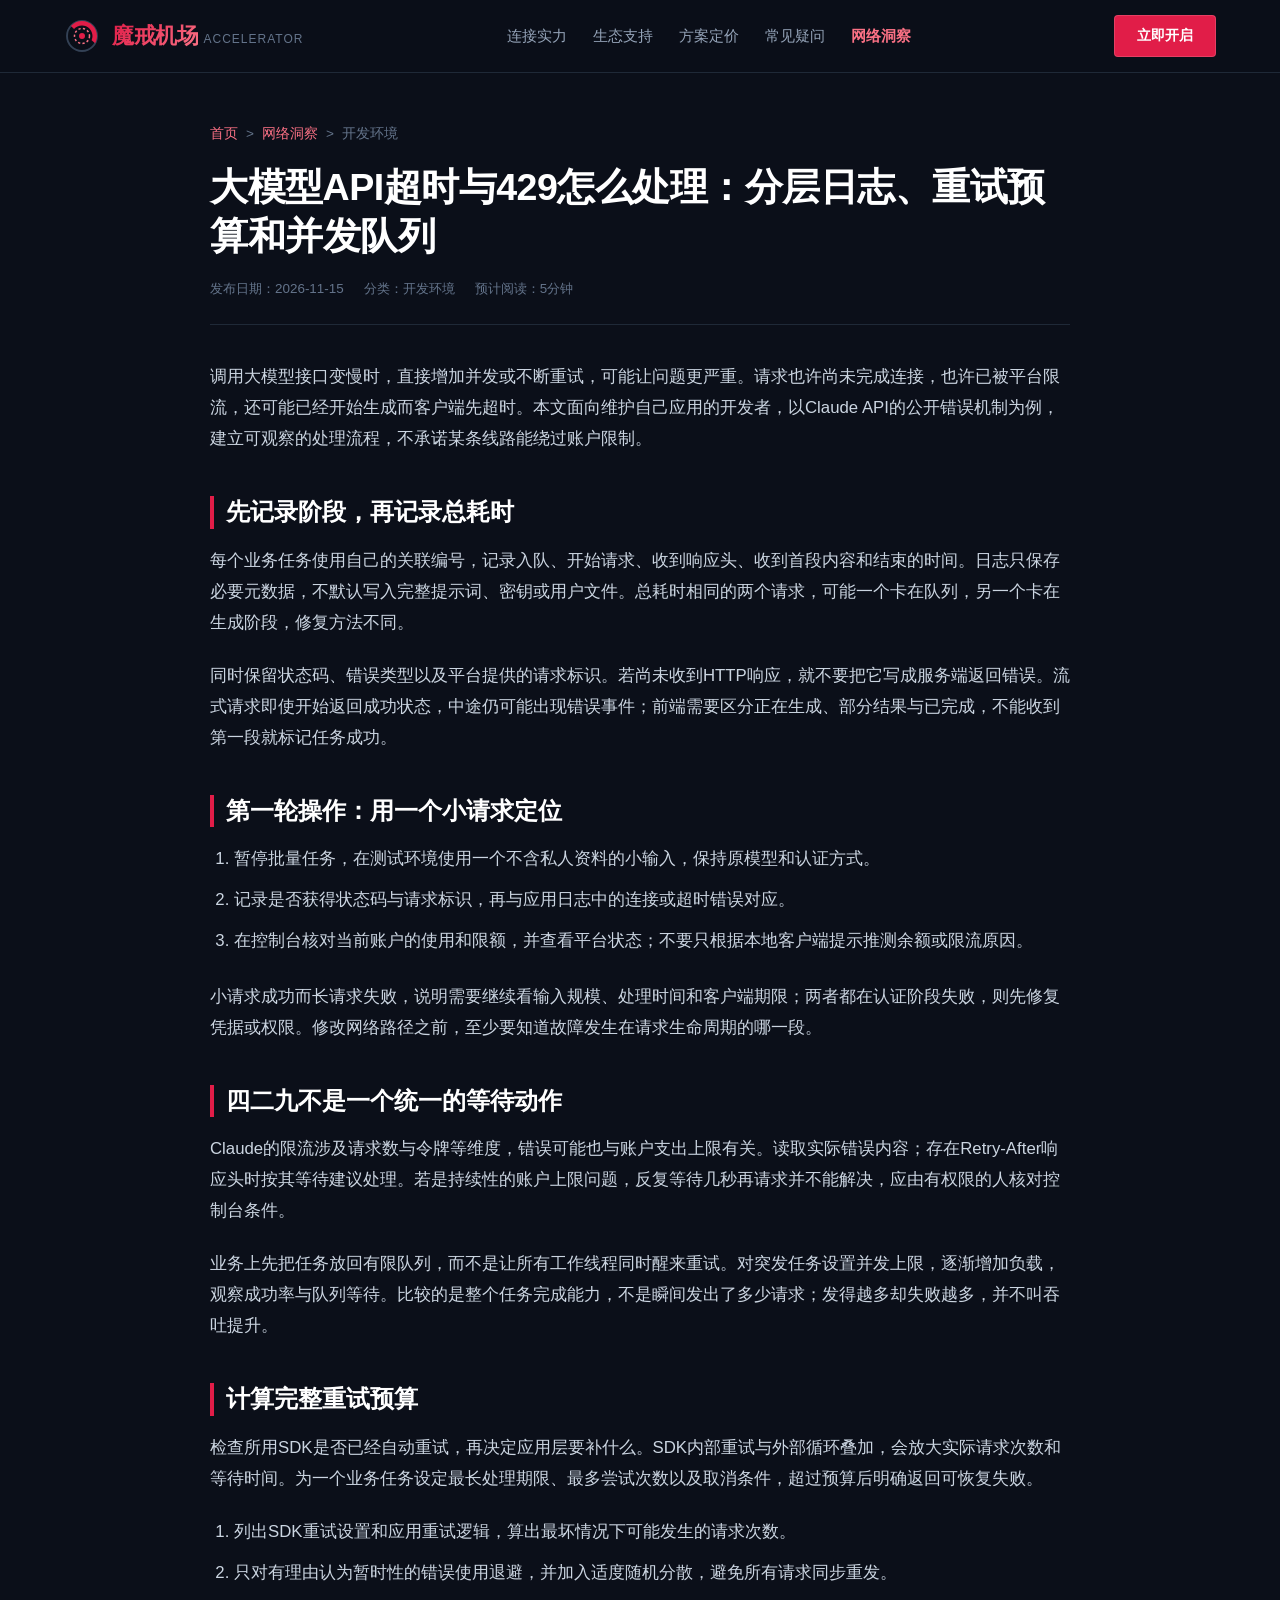
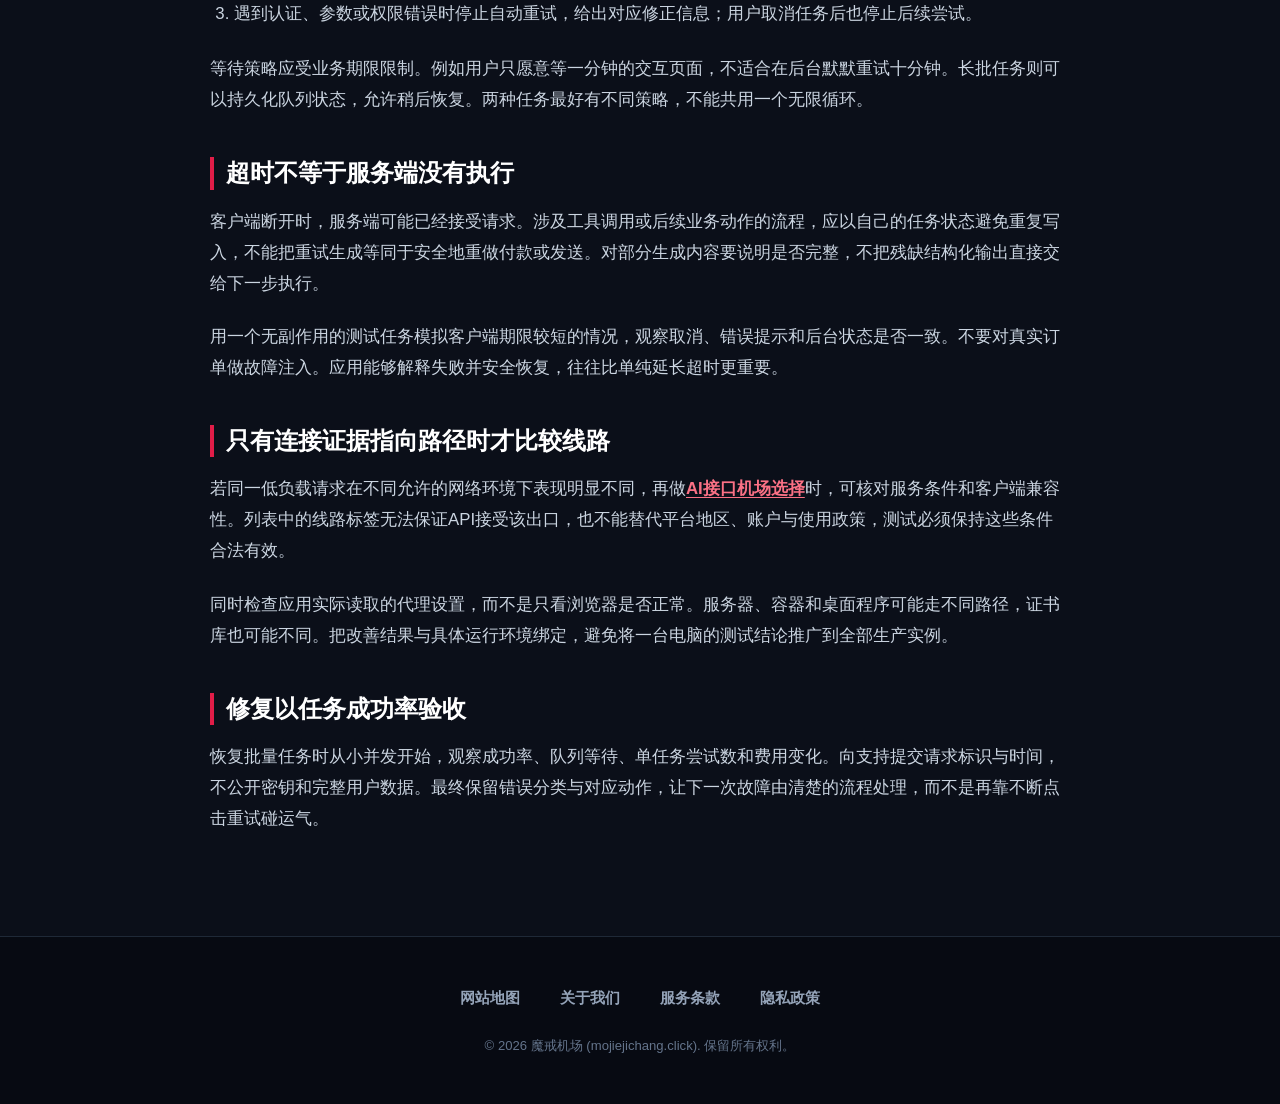
==== commit 56b76582: "Restore detailed guides and clarify airport homepage introductions" ====
--- a/ai-api-gateway-acceleration.html
+++ b/ai-api-gateway-acceleration.html
@@ -1,89 +1,90 @@
 <!DOCTYPE html>
+
 <html lang="zh-CN">
 <head>
-  <meta charset="UTF-8">
-  <meta name="viewport" content="width=device-width, initial-scale=1.0">
-  <title>Go modules 与 GOPROXY：依赖下载慢的设置方法 - 魔戒网络洞察</title>
-  <meta name="description" content="Go 项目拉取依赖总是超时？介绍 GOPROXY、GOSUMDB 与 GOPRIVATE 的作用与设置，兼顾下载速度、校验安全与私有仓库访问。">
-  <link rel="stylesheet" href="style.css">
+<meta charset="utf-8"/>
+<meta content="width=device-width, initial-scale=1.0" name="viewport"/>
+<title>大模型API超时与429怎么处理：分层日志、重试预算和并发队列</title>
+<meta content="以Claude API错误与限流为例，区分请求未送达、已收到响应和流式中断，为应用建立有限重试及重复执行保护。" name="description"/>
+<link href="style.css" rel="stylesheet"/>
 </head>
 <body>
-
-  <!-- 顶部导航 -->
-  <header class="site-header">
-    <div class="container">
-      <nav class="nav-wrap">
-        <a href="index.html" class="logo-group">
-          <svg class="logo-ring-svg" viewBox="0 0 48 48" fill="none" xmlns="http://www.w3.org/2000/svg">
-            <circle cx="24" cy="24" r="20" stroke="#334155" stroke-width="2.5"/>
-            <path d="M24 4C35.0457 4 44 12.9543 44 24C44 27.5 43.1 30.8 41.5 33.6L36.8 29.5C37.6 27.8 38 25.9 38 24C38 16.268 31.732 10 24 10C19.8 10 16 11.8 13.4 14.8L9.2 10.6C12.9 6.5 18.1 4 24 4Z" fill="#E11D48"/>
-            <circle cx="24" cy="24" r="10" stroke="#FB7185" stroke-width="2" stroke-dasharray="3 3"/>
-            <circle cx="24" cy="24" r="4" fill="#E11D48"/>
-          </svg>
-          <div>
-            <span class="logo-text">魔戒机场</span>
-            <span class="logo-sub">ACCELERATOR</span>
-          </div>
-        </a>
-
-        <ul class="nav-links">
-          <li><a href="index.html#features">连接实力</a></li>
-          <li><a href="index.html#ecosystem">生态支持</a></li>
-          <li><a href="index.html#pricing">方案定价</a></li>
-          <li><a href="index.html#faq">常见疑问</a></li>
-          <li><a href="insights.html" class="active">网络洞察</a></li>
-        </ul>
-
-        <a href="https://ww012.twilightaff.com/#/?code=A56DH1Af" target="_blank" rel="nofollow" class="header-cta-btn">
+<!-- 顶部导航 -->
+<header class="site-header">
+<div class="container">
+<nav class="nav-wrap">
+<a class="logo-group" href="index.html">
+<svg class="logo-ring-svg" fill="none" viewbox="0 0 48 48" xmlns="http://www.w3.org/2000/svg">
+<circle cx="24" cy="24" r="20" stroke="#334155" stroke-width="2.5"></circle>
+<path d="M24 4C35.0457 4 44 12.9543 44 24C44 27.5 43.1 30.8 41.5 33.6L36.8 29.5C37.6 27.8 38 25.9 38 24C38 16.268 31.732 10 24 10C19.8 10 16 11.8 13.4 14.8L9.2 10.6C12.9 6.5 18.1 4 24 4Z" fill="#E11D48"></path>
+<circle cx="24" cy="24" r="10" stroke="#FB7185" stroke-dasharray="3 3" stroke-width="2"></circle>
+<circle cx="24" cy="24" fill="#E11D48" r="4"></circle>
+</svg>
+<div>
+<span class="logo-text">魔戒机场</span>
+<span class="logo-sub">ACCELERATOR</span>
+</div>
+</a>
+<ul class="nav-links">
+<li><a href="index.html#features">连接实力</a></li>
+<li><a href="index.html#ecosystem">生态支持</a></li>
+<li><a href="index.html#pricing">方案定价</a></li>
+<li><a href="index.html#faq">常见疑问</a></li>
+<li><a class="active" href="insights.html">网络洞察</a></li>
+</ul>
+<a class="header-cta-btn" href="https://ww012.twilightaff.com/#/?code=A56DH1Af" rel="nofollow" target="_blank">
           立即开启
         </a>
-      </nav>
-    </div>
-  </header>
-
-  <!-- 文章正文区域 -->
-  <main class="container">
-    <article class="article-page-wrap">
-      <div class="article-header">
-        <div class="breadcrumb-trail">
-          <a href="index.html">首页</a> &gt; <a href="insights.html">网络洞察</a> &gt; <span>开发环境</span>
-        </div>
-        <h1 class="article-main-title">Go modules 与 GOPROXY：依赖下载慢的设置方法</h1>
-        <div class="article-meta-bar">
- <span>发布日期：2026-11-15</span> <span>分类：开发环境</span> <span>预计阅读：5分钟</span>
- </div>
-      </div>
-
-      <div class="article-body">
-<p>Go 的模块机制默认从源码仓库下载依赖，网络不稳时容易失败。理解几个环境变量，就能稳定下来。</p>
-<h2>一、GOPROXY：指定模块代理</h2>
-<p>把它设置为可用的模块代理地址，并以 direct 作为兜底。这样大部分依赖从代理下载，代理没有的才直接访问源仓库。</p>
-<h2>二、GOSUMDB：保证完整性</h2>
-<p>校验数据库会核对模块内容是否被篡改。不建议为了图快而关闭它，如果访问不稳定，可以更换为可用的校验服务。</p>
-<h2>三、GOPRIVATE：私有仓库</h2>
-<p>公司内部的模块不应该走公共代理。把内部域名写入 GOPRIVATE，Go 就会跳过代理与校验，直接访问。</p>
-<h2>四、常用命令</h2>
-<ul><li>使用 go env 查看当前设置。</li><li>使用 go env -w 写入持久配置。</li><li>go clean -modcache 可以清理出错的缓存。</li></ul>
-<h2>五、团队统一</h2>
-<p>把这些设置写入项目文档或开发环境脚本，让每个成员的配置一致。</p>
- </div>
-
-
-    </article>
-  </main>
-
-  <!-- 页脚 -->
-  <footer class="site-footer">
-    <div class="container">
-      <ul class="footer-nav">
-        <li><a href="sitemap.html">网站地图</a></li>
-        <li><a href="about.html">关于我们</a></li>
-        <li><a href="terms.html">服务条款</a></li>
-        <li><a href="privacy.html">隐私政策</a></li>
-      </ul>
-      <p class="footer-copy">© 2026 魔戒机场 (mojiejichang.click). 保留所有权利。</p>
-    </div>
-  </footer>
-
+</nav>
+</div>
+</header>
+<!-- 文章正文区域 -->
+<main class="container">
+<article class="article-page-wrap">
+<div class="article-header">
+<div class="breadcrumb-trail">
+<a href="index.html">首页</a> &gt; <a href="insights.html">网络洞察</a> &gt; <span>开发环境</span>
+</div>
+<h1 class="article-main-title">大模型API超时与429怎么处理：分层日志、重试预算和并发队列</h1>
+<div class="article-meta-bar">
+<span>发布日期：2026-11-15</span> <span>分类：开发环境</span> <span>预计阅读：5分钟</span>
+</div>
+</div>
+<div class="article-body"><div data-swc-article-body="2026-11-16"><p>调用大模型接口变慢时，直接增加并发或不断重试，可能让问题更严重。请求也许尚未完成连接，也许已被平台限流，还可能已经开始生成而客户端先超时。本文面向维护自己应用的开发者，以Claude API的公开错误机制为例，建立可观察的处理流程，不承诺某条线路能绕过账户限制。</p>
+<h2>先记录阶段，再记录总耗时</h2>
+<p>每个业务任务使用自己的关联编号，记录入队、开始请求、收到响应头、收到首段内容和结束的时间。日志只保存必要元数据，不默认写入完整提示词、密钥或用户文件。总耗时相同的两个请求，可能一个卡在队列，另一个卡在生成阶段，修复方法不同。</p>
+<p>同时保留状态码、错误类型以及平台提供的请求标识。若尚未收到HTTP响应，就不要把它写成服务端返回错误。流式请求即使开始返回成功状态，中途仍可能出现错误事件；前端需要区分正在生成、部分结果与已完成，不能收到第一段就标记任务成功。</p>
+<h2>第一轮操作：用一个小请求定位</h2>
+<ol><li>暂停批量任务，在测试环境使用一个不含私人资料的小输入，保持原模型和认证方式。</li><li>记录是否获得状态码与请求标识，再与应用日志中的连接或超时错误对应。</li><li>在控制台核对当前账户的使用和限额，并查看平台状态；不要只根据本地客户端提示推测余额或限流原因。</li></ol>
+<p>小请求成功而长请求失败，说明需要继续看输入规模、处理时间和客户端期限；两者都在认证阶段失败，则先修复凭据或权限。修改网络路径之前，至少要知道故障发生在请求生命周期的哪一段。</p>
+<h2>四二九不是一个统一的等待动作</h2>
+<p>Claude的限流涉及请求数与令牌等维度，错误可能也与账户支出上限有关。读取实际错误内容；存在Retry-After响应头时按其等待建议处理。若是持续性的账户上限问题，反复等待几秒再请求并不能解决，应由有权限的人核对控制台条件。</p>
+<p>业务上先把任务放回有限队列，而不是让所有工作线程同时醒来重试。对突发任务设置并发上限，逐渐增加负载，观察成功率与队列等待。比较的是整个任务完成能力，不是瞬间发出了多少请求；发得越多却失败越多，并不叫吞吐提升。</p>
+<h2>计算完整重试预算</h2>
+<p>检查所用SDK是否已经自动重试，再决定应用层要补什么。SDK内部重试与外部循环叠加，会放大实际请求次数和等待时间。为一个业务任务设定最长处理期限、最多尝试次数以及取消条件，超过预算后明确返回可恢复失败。</p>
+<ol><li>列出SDK重试设置和应用重试逻辑，算出最坏情况下可能发生的请求次数。</li><li>只对有理由认为暂时性的错误使用退避，并加入适度随机分散，避免所有请求同步重发。</li><li>遇到认证、参数或权限错误时停止自动重试，给出对应修正信息；用户取消任务后也停止后续尝试。</li></ol>
+<p>等待策略应受业务期限限制。例如用户只愿意等一分钟的交互页面，不适合在后台默默重试十分钟。长批任务则可以持久化队列状态，允许稍后恢复。两种任务最好有不同策略，不能共用一个无限循环。</p>
+<h2>超时不等于服务端没有执行</h2>
+<p>客户端断开时，服务端可能已经接受请求。涉及工具调用或后续业务动作的流程，应以自己的任务状态避免重复写入，不能把重试生成等同于安全地重做付款或发送。对部分生成内容要说明是否完整，不把残缺结构化输出直接交给下一步执行。</p>
+<p>用一个无副作用的测试任务模拟客户端期限较短的情况，观察取消、错误提示和后台状态是否一致。不要对真实订单做故障注入。应用能够解释失败并安全恢复，往往比单纯延长超时更重要。</p>
+<h2>只有连接证据指向路径时才比较线路</h2>
+<p>若同一低负载请求在不同允许的网络环境下表现明显不同，再做<a href="https://dajichang.mom/">AI接口机场选择</a>时，可核对服务条件和客户端兼容性。列表中的线路标签无法保证API接受该出口，也不能替代平台地区、账户与使用政策，测试必须保持这些条件合法有效。</p>
+<p>同时检查应用实际读取的代理设置，而不是只看浏览器是否正常。服务器、容器和桌面程序可能走不同路径，证书库也可能不同。把改善结果与具体运行环境绑定，避免将一台电脑的测试结论推广到全部生产实例。</p>
+<h2>修复以任务成功率验收</h2>
+<p>恢复批量任务时从小并发开始，观察成功率、队列等待、单任务尝试数和费用变化。向支持提交请求标识与时间，不公开密钥和完整用户数据。最终保留错误分类与对应动作，让下一次故障由清楚的流程处理，而不是再靠不断点击重试碰运气。</p></div></div>
+</article>
+</main>
+<!-- 页脚 -->
+<footer class="site-footer">
+<div class="container">
+<ul class="footer-nav">
+<li><a href="sitemap.html">网站地图</a></li>
+<li><a href="about.html">关于我们</a></li>
+<li><a href="terms.html">服务条款</a></li>
+<li><a href="privacy.html">隐私政策</a></li>
+</ul>
+<p class="footer-copy">© 2026 魔戒机场 (mojiejichang.click). 保留所有权利。</p>
+</div>
+</footer>
 </body>
 </html>
